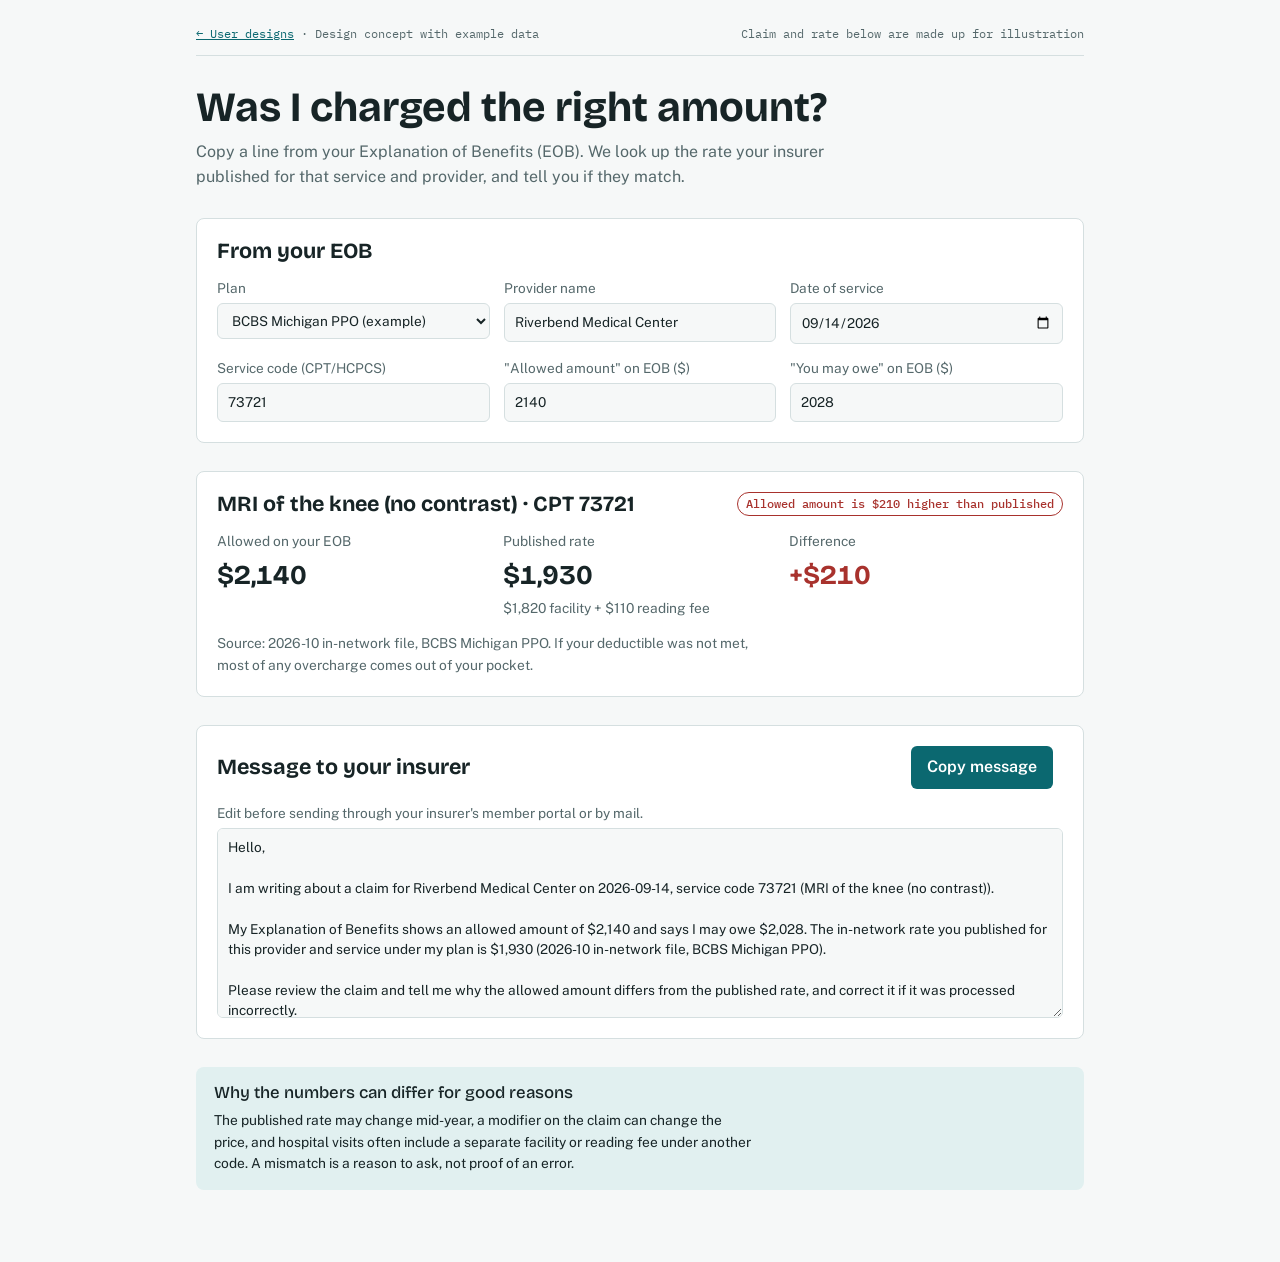
==== dashboard/designs/check-my-bill/index.html @ 9737d7c0 "Add patient-facing design concepts under User designs Report on how patients could use TiC rates, pl" ====
<!doctype html>
<html lang="en">
<head>
<meta charset="utf-8">
<meta name="viewport" content="width=device-width, initial-scale=1">
<title>Check My Bill</title>
<meta name="description" content="Design concept: compare your Explanation of Benefits with your insurer's published rate.">
<link rel="stylesheet" href="https://fonts.googleapis.com/css2?family=Bricolage+Grotesque:opsz,wght@12..96,500;12..96,700&family=Public+Sans:wght@400;600&family=IBM+Plex+Mono:wght@400;500&display=swap">
<link rel="stylesheet" href="../patient.css">
<style>
.verdict { display: grid; grid-template-columns: repeat(auto-fit, minmax(180px, 1fr)); gap: 12px; }
.stat { display: flex; flex-direction: column; gap: 2px; }
.stat .v { font-family: var(--display); font-size: 1.7rem; font-weight: 700; font-variant-numeric: tabular-nums; }
textarea { min-height: 190px; font-family: var(--body); line-height: 1.5; }
.row-actions { display: flex; flex-wrap: wrap; gap: 10px; align-items: center; }
</style>
</head>
<body>
<div class="wrap">
  <div class="concept-bar"><span><a href="../">← User designs</a> · Design concept with example data</span><span>Claim and rate below are made up for illustration</span></div>

  <header style="display:flex;flex-direction:column;gap:8px">
    <h1>Was I charged the right amount?</h1>
    <p class="muted">Copy a line from your Explanation of Benefits (EOB). We look up the rate your insurer published for that service and provider, and tell you if they match.</p>
  </header>

  <form class="panel" id="form" autocomplete="off">
    <h2>From your EOB</h2>
    <div class="fields">
      <label for="plan">Plan <select id="plan"><option>BCBS Michigan PPO (example)</option></select></label>
      <label for="provider">Provider name <input id="provider" value="Riverbend Medical Center"></label>
      <label for="date">Date of service <input id="date" type="date" value="2026-09-14"></label>
    </div>
    <div class="fields">
      <label for="code">Service code (CPT/HCPCS) <input id="code" value="73721"></label>
      <label for="allowed">"Allowed amount" on EOB ($) <input id="allowed" type="number" min="0" value="2140"></label>
      <label for="paid">"You may owe" on EOB ($) <input id="paid" type="number" min="0" value="2028"></label>
    </div>
  </form>

  <section class="panel" id="result" aria-live="polite"></section>

  <section class="panel">
    <div class="row-actions"><h2 style="flex:1">Message to your insurer</h2><button type="button" id="copy">Copy message</button><span id="copied" class="small muted"></span></div>
    <label for="msg">Edit before sending through your insurer's member portal or by mail.
      <textarea id="msg"></textarea>
    </label>
  </section>

  <div class="callout">
    <h3>Why the numbers can differ for good reasons</h3>
    <p class="small">The published rate may change mid-year, a modifier on the claim can change the price, and hospital visits often include a separate facility or reading fee under another code. A mismatch is a reason to ask, not proof of an error.</p>
  </div>
</div>

<script>
// Example published rates (plan x provider x code). A real build reads the slim rate index.
const RATES = {"73721": {rate: 1820, extra: 110, name: "MRI of the knee (no contrast)", file: "2026-10 in-network file, BCBS Michigan PPO"}};
const $ = (id) => document.getElementById(id);
const fmt = (n) => "$" + Math.round(n).toLocaleString("en-US");
const esc = (s) => String(s).replace(/[&<>"']/g, (c) => ({"&":"&amp;","<":"&lt;",">":"&gt;",'"':"&quot;","'":"&#39;"}[c]));

function render() {
  const code = $("code").value.trim(), allowed = +$("allowed").value || 0, owe = +$("paid").value || 0;
  const r = RATES[code];
  if (!r) {
    $("result").innerHTML = `<h2>No published rate found</h2><p class="muted">We could not find code ${esc(code)} for this provider in your plan's file. In this example only 73721 is loaded.</p>`;
    $("msg").value = "";
    return;
  }
  const expected = r.rate + r.extra, diff = allowed - expected;
  const tone = Math.abs(diff) < 5 ? "yes" : diff > 0 ? "no" : "part";
  const label = tone === "yes" ? "Matches the published rate" : diff > 0 ? `Allowed amount is ${fmt(diff)} higher than published` : `Allowed amount is ${fmt(-diff)} lower than published`;
  $("result").innerHTML = `
    <div class="row-actions"><h2 style="flex:1">${esc(r.name)} · CPT ${esc(code)}</h2><span class="pill ${tone}">${esc(label)}</span></div>
    <div class="verdict">
      <div class="stat"><span class="small muted">Allowed on your EOB</span><span class="v">${fmt(allowed)}</span></div>
      <div class="stat"><span class="small muted">Published rate</span><span class="v">${fmt(expected)}</span><span class="small muted">${fmt(r.rate)} facility + ${fmt(r.extra)} reading fee</span></div>
      <div class="stat"><span class="small muted">Difference</span><span class="v ${tone}">${diff >= 0 ? "+" : "−"}${fmt(Math.abs(diff))}</span></div>
    </div>
    <p class="small muted">Source: ${esc(r.file)}. If your deductible was not met, most of any overcharge comes out of your pocket.</p>`;
  $("msg").value = tone === "yes" ? "" :
`Hello,

I am writing about a claim for ${$("provider").value} on ${$("date").value}, service code ${code} (${r.name}).

My Explanation of Benefits shows an allowed amount of ${fmt(allowed)} and says I may owe ${fmt(owe)}. The in-network rate you published for this provider and service under my plan is ${fmt(expected)} (${r.file}).

Please review the claim and tell me why the allowed amount differs from the published rate, and correct it if it was processed incorrectly.

Thank you.`;
}
$("form").addEventListener("input", render);
$("form").addEventListener("submit", (e) => e.preventDefault());
$("copy").addEventListener("click", () => {
  navigator.clipboard.writeText($("msg").value).then(() => { $("copied").textContent = "Copied"; })
    .catch(() => { $("msg").select(); $("copied").textContent = "Selected. Press Ctrl+C or ⌘C to copy."; });
});
render();
</script>
</body>
</html>
---- dashboard/designs/patient.css ----
/* Shared look for the patient-facing design concepts: calm teal, plain type, form-like panels. */
:root {
  --bg: #f6f8f8;
  --surface: #ffffff;
  --fg: #172426;
  --muted: #55686b;
  --line: #d5dfe0;
  --accent: #0b6870;
  --accent-ink: #ffffff;
  --accent-soft: #e1f0f0;
  --yes: #1d7a3f;
  --part: #9a6a00;
  --no: #a8322d;
  --display: "Bricolage Grotesque", "Segoe UI", system-ui, sans-serif;
  --body: "Public Sans", "Helvetica Neue", Arial, sans-serif;
  --mono: "IBM Plex Mono", ui-monospace, Menlo, monospace;
}
@media (prefers-color-scheme: dark) {
  :root {
    --bg: #0f1718; --surface: #162123; --fg: #e3ecec; --muted: #9db0b2; --line: #2a3a3c;
    --accent: #5cc3c9; --accent-ink: #0f1718; --accent-soft: #173638;
    --yes: #6fcf8d; --part: #e3b44f; --no: #f08a83; color-scheme: dark;
  }
}
* { box-sizing: border-box; }
body { margin: 0; background: var(--bg); color: var(--fg); font-family: var(--body); font-size: 16px; line-height: 1.55; }
.wrap { max-width: 920px; margin: 0 auto; padding: 24px max(16px, env(safe-area-inset-right, 0px)) 72px max(16px, env(safe-area-inset-left, 0px)); display: flex; flex-direction: column; gap: 28px; }
.concept-bar { display: flex; flex-wrap: wrap; gap: 8px 16px; align-items: center; justify-content: space-between; font-family: var(--mono); font-size: 0.78rem; color: var(--muted); border-bottom: 1px solid var(--line); padding-bottom: 12px; }
.concept-bar a { color: var(--accent); }
h1, h2, h3 { font-family: var(--display); text-wrap: balance; line-height: 1.15; margin: 0; }
h1 { font-size: clamp(1.8rem, 4.5vw, 2.6rem); }
h2 { font-size: 1.35rem; }
h3 { font-size: 1.05rem; font-weight: 500; }
p { margin: 0; max-width: 68ch; }
a { color: var(--accent); }
.muted { color: var(--muted); }
.small { font-size: 0.86rem; }
.mono { font-family: var(--mono); }
.panel { background: var(--surface); border: 1px solid var(--line); border-radius: 8px; padding: 20px; display: flex; flex-direction: column; gap: 14px; min-width: 0; }
.fields { display: grid; grid-template-columns: repeat(auto-fit, minmax(190px, 1fr)); gap: 14px; }
label { display: flex; flex-direction: column; gap: 4px; font-size: 0.85rem; color: var(--muted); }
input, select, textarea { font: inherit; color: var(--fg); background: var(--bg); border: 1px solid var(--line); border-radius: 6px; padding: 8px 10px; width: 100%; }
input:focus-visible, select:focus-visible, textarea:focus-visible, button:focus-visible, a:focus-visible { outline: 2px solid var(--accent); outline-offset: 2px; }
button { font: inherit; font-weight: 600; background: var(--accent); color: var(--accent-ink); border: 0; border-radius: 6px; padding: 9px 16px; cursor: pointer; }
button.ghost { background: transparent; color: var(--accent); border: 1px solid var(--accent); }
.pill { display: inline-block; font-family: var(--mono); font-size: 0.72rem; font-weight: 500; padding: 2px 8px; border-radius: 999px; border: 1px solid currentColor; white-space: nowrap; }
.yes { color: var(--yes); } .part { color: var(--part); } .no { color: var(--no); }
.num { font-variant-numeric: tabular-nums; font-family: var(--mono); }
.callout { background: var(--accent-soft); border-radius: 8px; padding: 16px 18px; display: flex; flex-direction: column; gap: 8px; }
.tbl { overflow-x: auto; border: 1px solid var(--line); border-radius: 8px; background: var(--surface); }
table { border-collapse: collapse; width: 100%; font-size: 0.93rem; }
th, td { text-align: left; vertical-align: top; padding: 10px 12px; border-bottom: 1px solid var(--line); }
th { font-family: var(--mono); font-weight: 500; font-size: 0.74rem; letter-spacing: 0.06em; text-transform: uppercase; color: var(--muted); }
tr:last-child td { border-bottom: 0; }
@media (prefers-reduced-motion: no-preference) { .bar-fill { transition: width .3s ease; } }
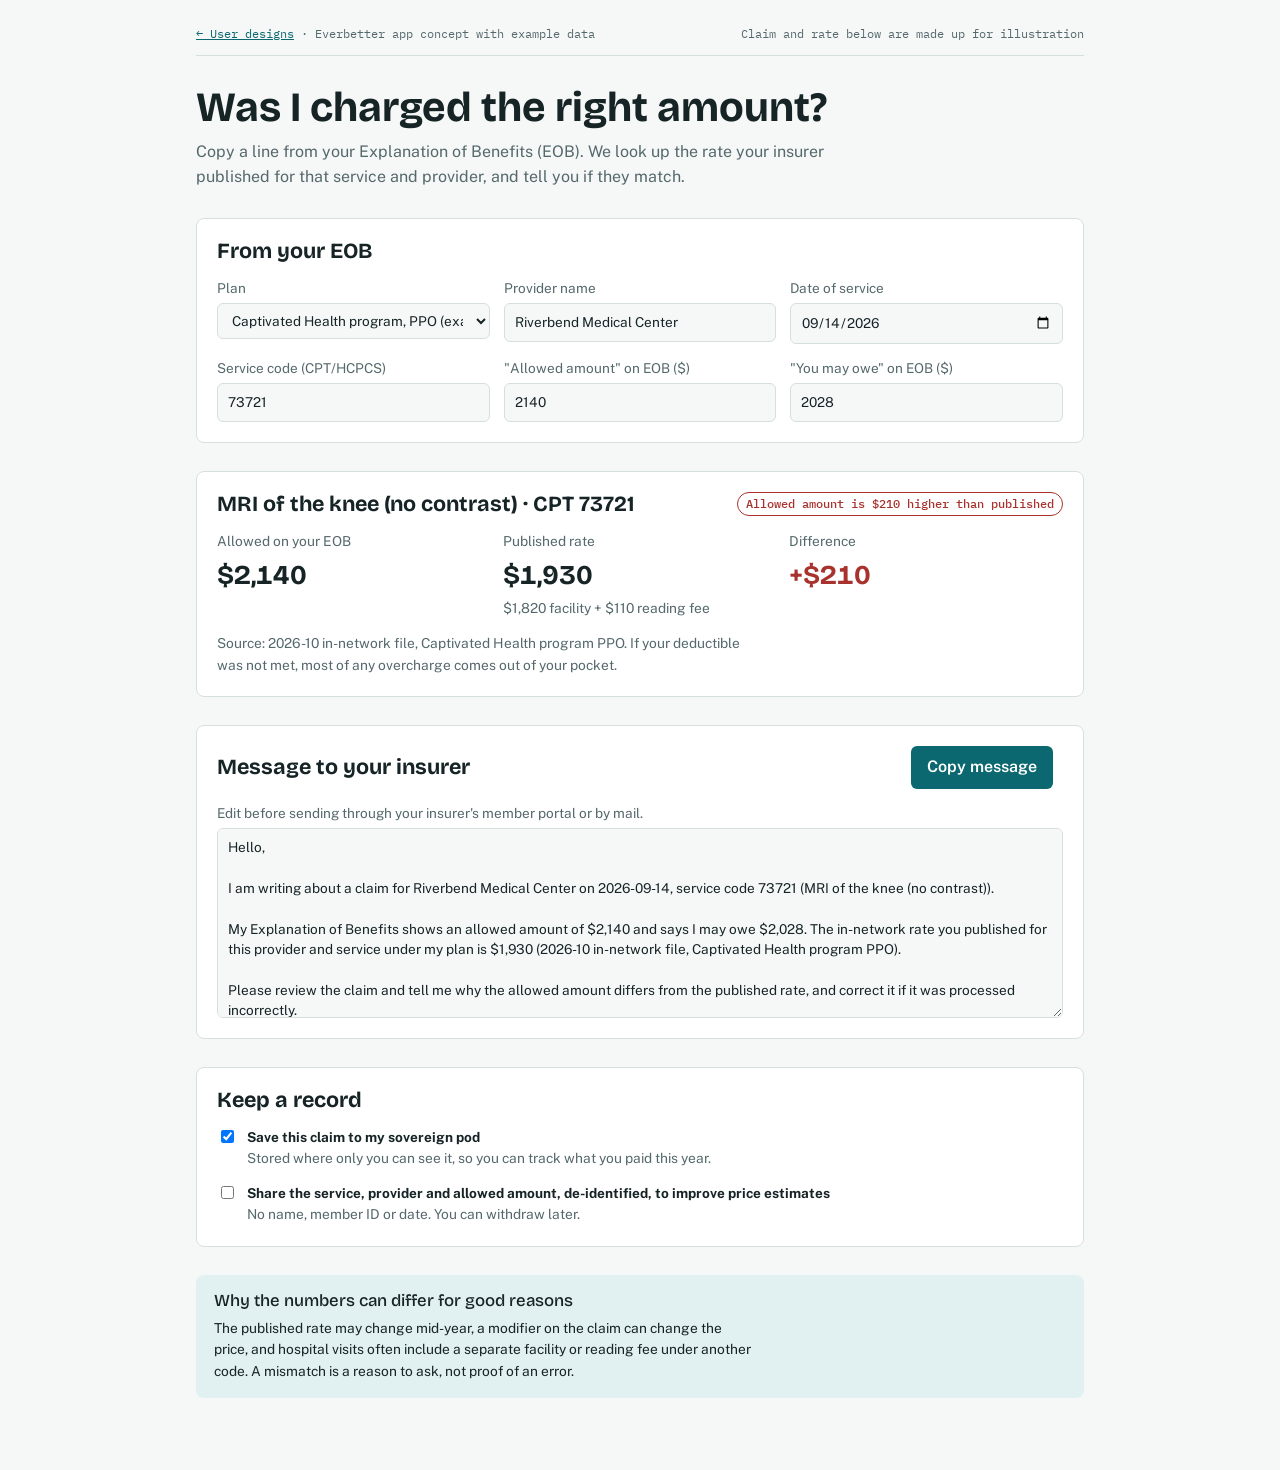
==== commit 96457db0: "Update patient designs to match the requirements Shop one scan now shows our own care score, sorts b" ====
--- a/dashboard/designs/check-my-bill/index.html
+++ b/dashboard/designs/check-my-bill/index.html
@@ -17,7 +17,7 @@
 </head>
 <body>
 <div class="wrap">
-  <div class="concept-bar"><span><a href="../">← User designs</a> · Design concept with example data</span><span>Claim and rate below are made up for illustration</span></div>
+  <div class="concept-bar"><span><a href="../">← User designs</a> · Everbetter app concept with example data</span><span>Claim and rate below are made up for illustration</span></div>
 
   <header style="display:flex;flex-direction:column;gap:8px">
     <h1>Was I charged the right amount?</h1>
@@ -27,7 +27,7 @@
   <form class="panel" id="form" autocomplete="off">
     <h2>From your EOB</h2>
     <div class="fields">
-      <label for="plan">Plan <select id="plan"><option>BCBS Michigan PPO (example)</option></select></label>
+      <label for="plan">Plan <select id="plan"><option>Captivated Health program, PPO (example)</option></select></label>
       <label for="provider">Provider name <input id="provider" value="Riverbend Medical Center"></label>
       <label for="date">Date of service <input id="date" type="date" value="2026-09-14"></label>
     </div>
@@ -47,6 +47,14 @@
     </label>
   </section>
 
+  <section class="panel">
+    <h2>Keep a record</h2>
+    <label for="c-pod" style="flex-direction:row;align-items:flex-start;gap:10px;color:var(--fg)"><input id="c-pod" type="checkbox" checked style="width:auto">
+      <span><strong>Save this claim to my sovereign pod</strong><br><span class="small muted">Stored where only you can see it, so you can track what you paid this year.</span></span></label>
+    <label for="c-share" style="flex-direction:row;align-items:flex-start;gap:10px;color:var(--fg)"><input id="c-share" type="checkbox" style="width:auto">
+      <span><strong>Share the service, provider and allowed amount, de-identified, to improve price estimates</strong><br><span class="small muted">No name, member ID or date. You can withdraw later.</span></span></label>
+  </section>
+
   <div class="callout">
     <h3>Why the numbers can differ for good reasons</h3>
     <p class="small">The published rate may change mid-year, a modifier on the claim can change the price, and hospital visits often include a separate facility or reading fee under another code. A mismatch is a reason to ask, not proof of an error.</p>
@@ -55,7 +63,7 @@
 
 <script>
 // Example published rates (plan x provider x code). A real build reads the slim rate index.
-const RATES = {"73721": {rate: 1820, extra: 110, name: "MRI of the knee (no contrast)", file: "2026-10 in-network file, BCBS Michigan PPO"}};
+const RATES = {"73721": {rate: 1820, extra: 110, name: "MRI of the knee (no contrast)", file: "2026-10 in-network file, Captivated Health program PPO"}};
 const $ = (id) => document.getElementById(id);
 const fmt = (n) => "$" + Math.round(n).toLocaleString("en-US");
 const esc = (s) => String(s).replace(/[&<>"']/g, (c) => ({"&":"&amp;","<":"&lt;",">":"&gt;",'"':"&quot;","'":"&#39;"}[c]));
